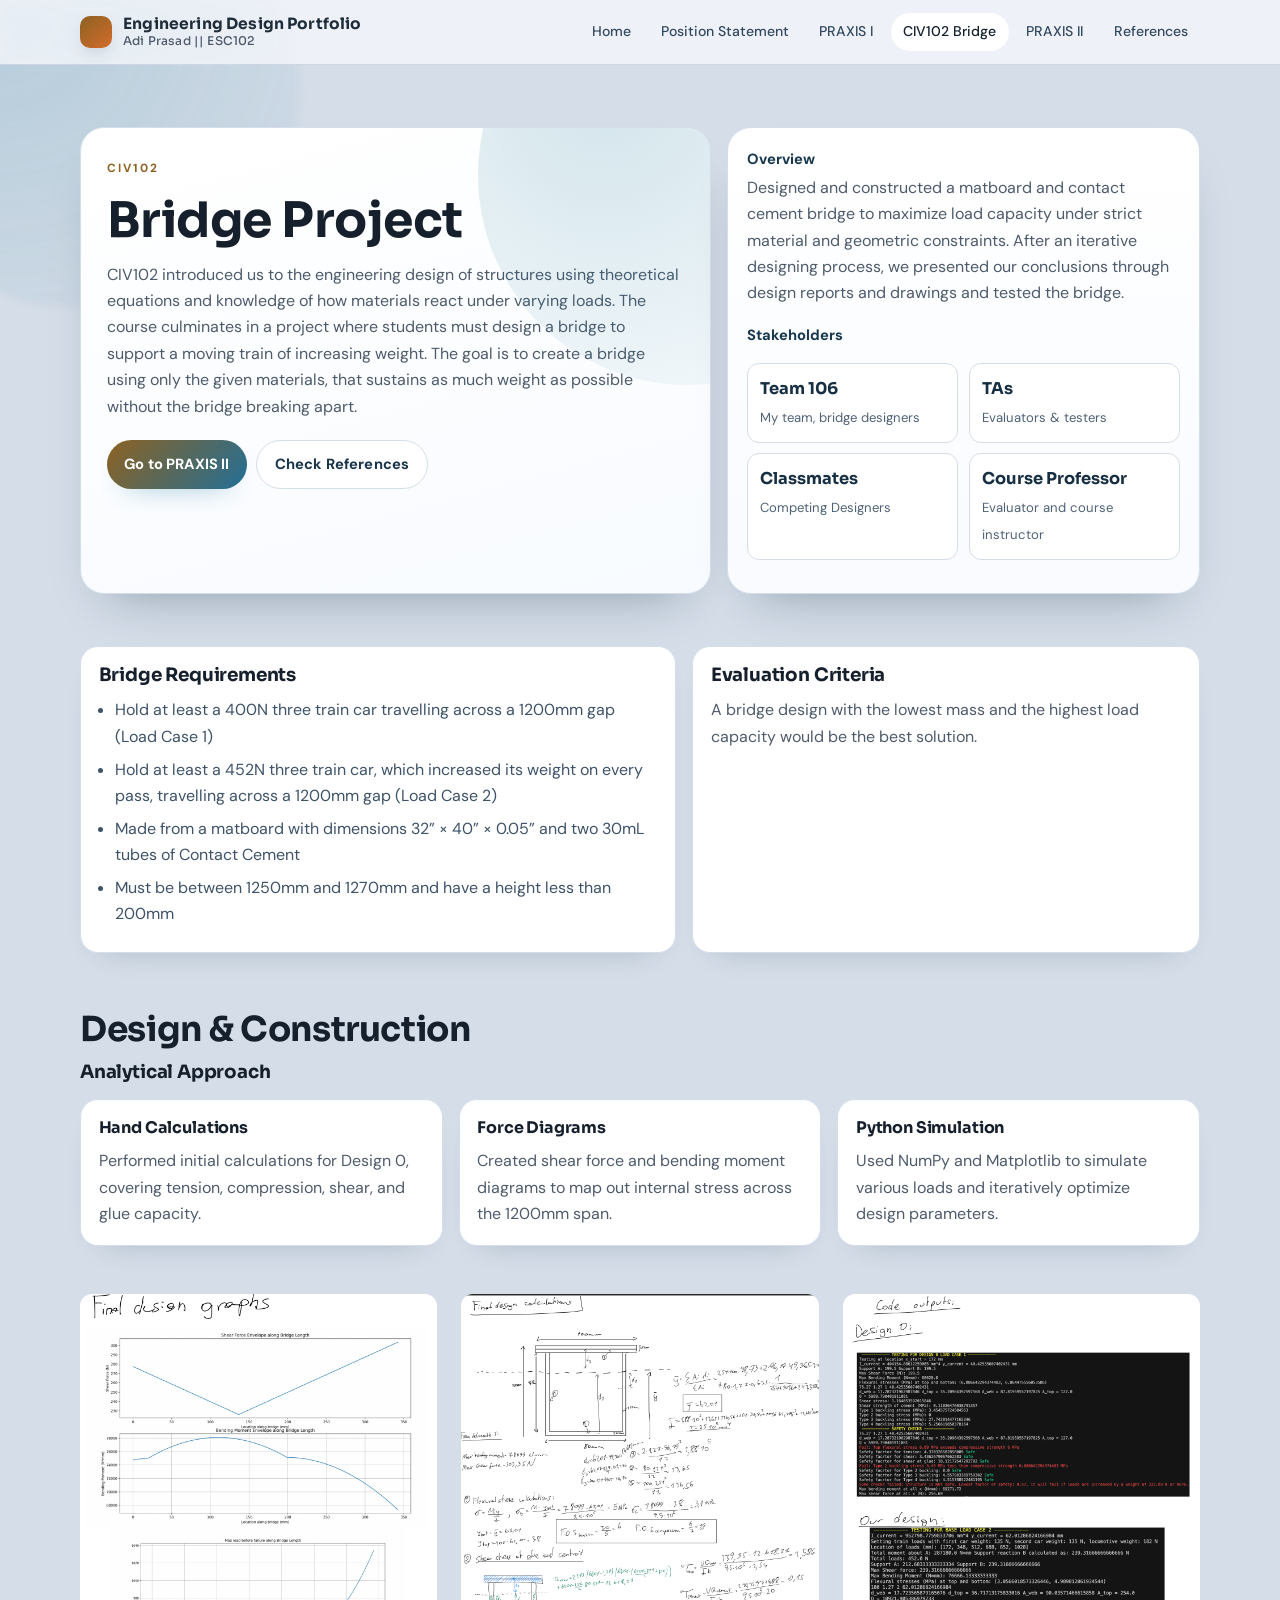
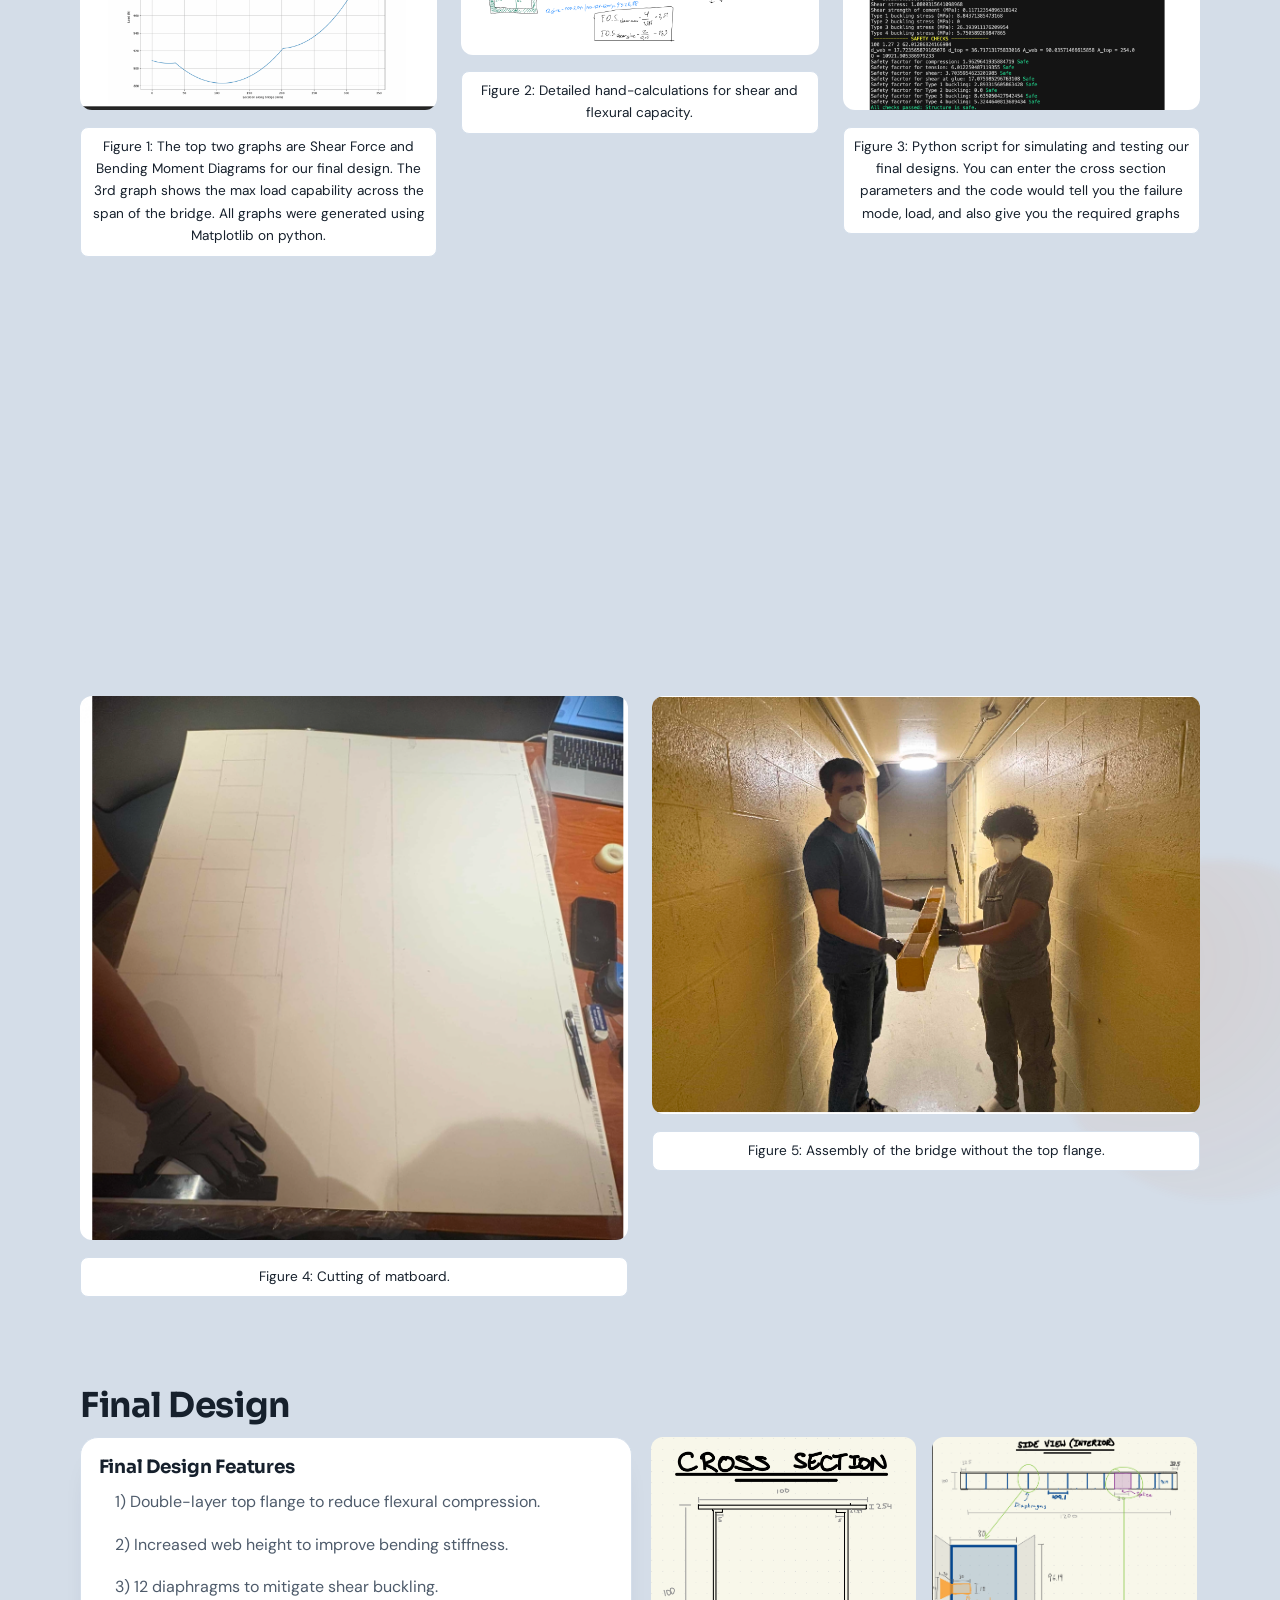
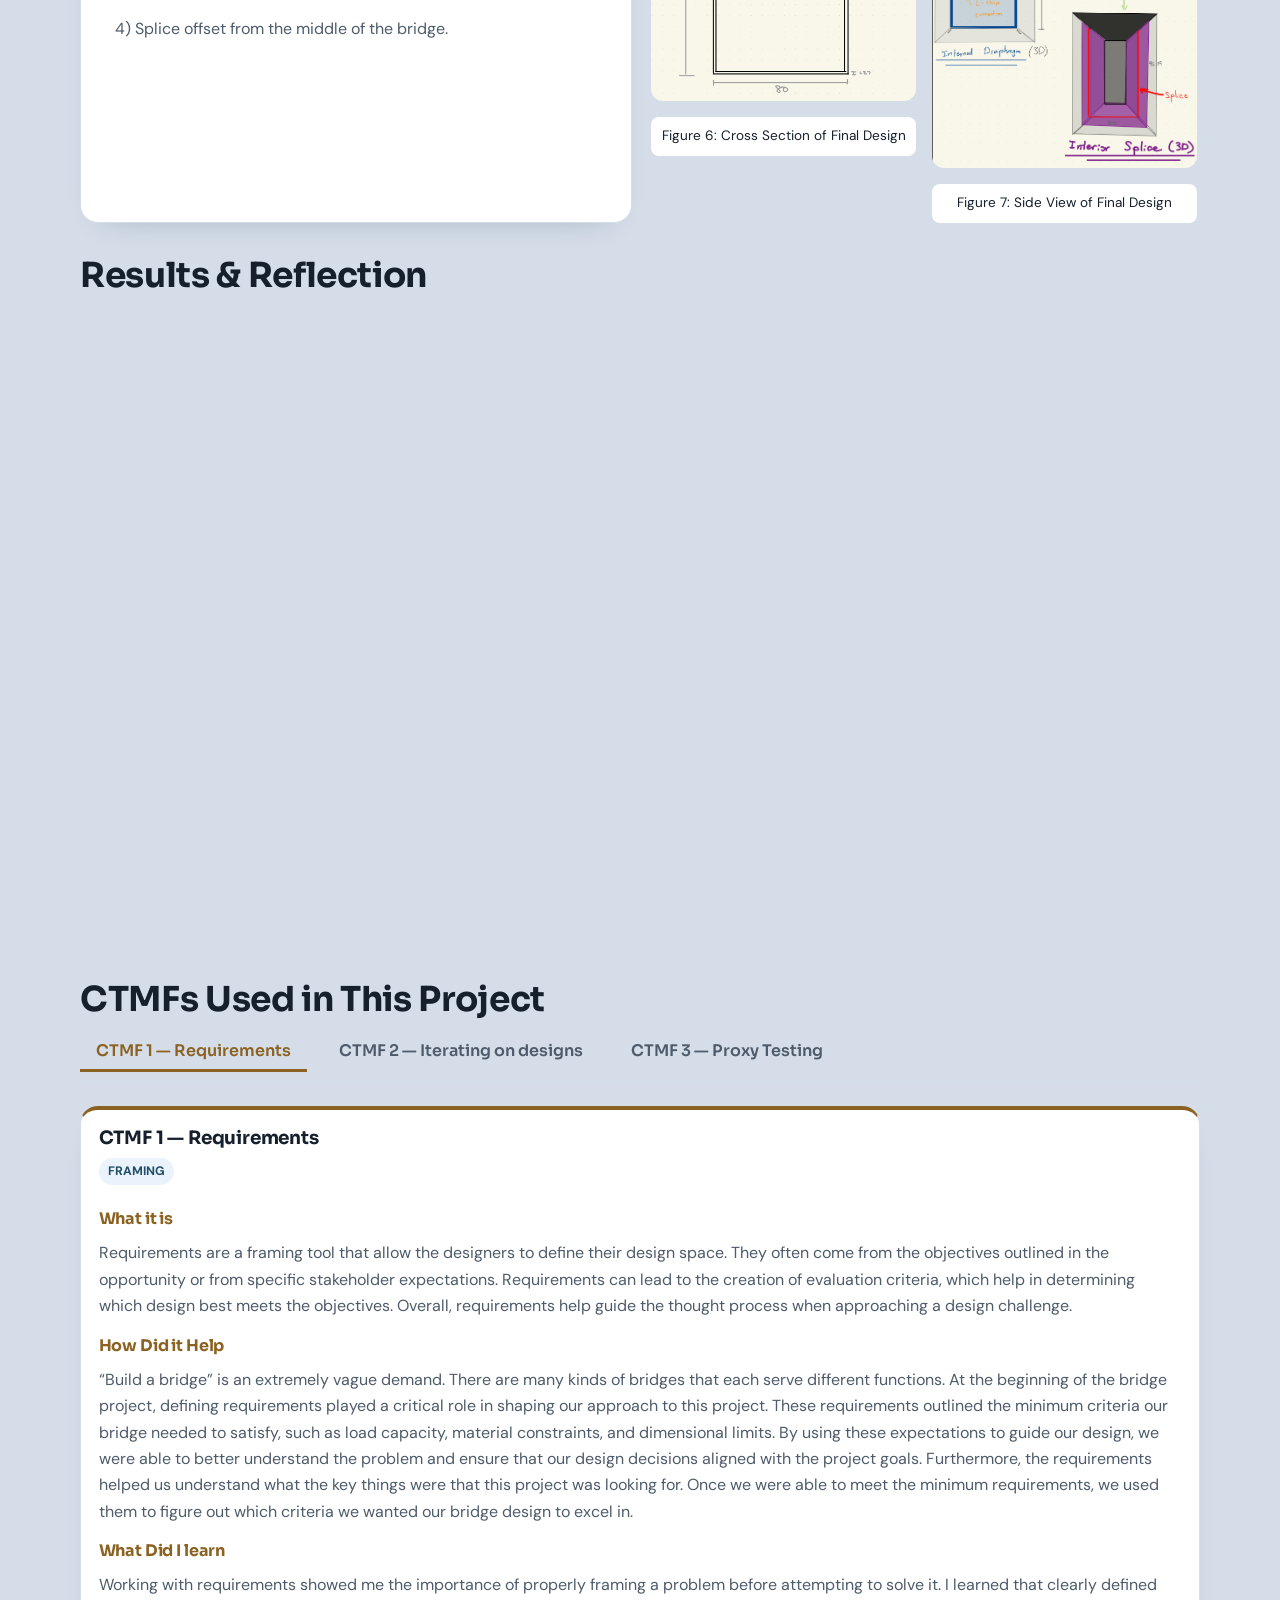
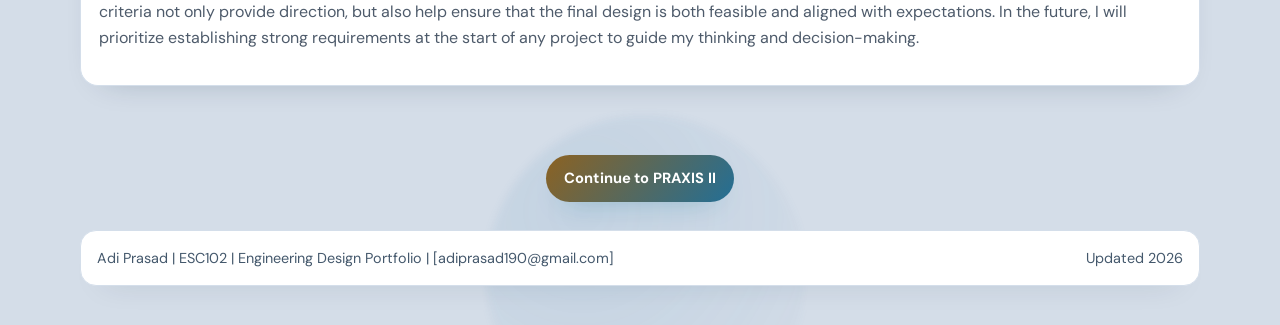
==== civ102-bridge-project.html @ 8f81f6d3 "first commit" ====
<!doctype html>
<html lang="en">
<head>
  <meta charset="UTF-8">
  <meta name="viewport" content="width=device-width, initial-scale=1.0">
  <title>CIV102 Bridge Project | EngSci Portfolio</title>
  <script>document.documentElement.classList.add("js");</script>
  <link rel="preconnect" href="https://fonts.googleapis.com">
  <link rel="preconnect" href="https://fonts.gstatic.com" crossorigin>
  <link href="https://fonts.googleapis.com/css2?family=DM+Sans:wght@400;500;700&family=Sora:wght@400;600;700&display=swap" rel="stylesheet">
  <link rel="stylesheet" href="styles.css">
</head>
<body class="page-civ102">
  <div class="bg-art" aria-hidden="true">
    <span class="bg-orb orb-a"></span>
    <span class="bg-orb orb-b"></span>
    <span class="bg-orb orb-c"></span>
  </div>

  <header class="site-header">
    <div class="container nav-shell">
      <a class="brand" href="index.html">
        <span class="brand-mark"></span>
        <div style="display: flex; flex-direction: column; line-height: 1.2;">
          <span>Engineering Design Portfolio</span>
          <span style="font-size: 0.75rem; font-weight: 500; color: var(--muted);">Adi Prasad || ESC102</span>
        </div>
      </a>
      <nav class="site-nav" aria-label="Primary">
        <a href="index.html">Home</a>
        <a href="position-statement.html">Position Statement</a>
        <a href="praxis-i-magnet-coaster.html">PRAXIS I</a>
        <a href="civ102-bridge-project.html">CIV102 Bridge</a>
        <a href="praxis-ii-handhold-motor-brush.html">PRAXIS II</a>
        <a href="references.html">References</a>
      </nav>
    </div>
  </header>

  <main>
    <section class="hero">
      <div class="container hero-grid">
        <article class="hero-main reveal">
          <p class="eyebrow">CIV102</p>
          <h1>Bridge Project</h1>
          <p>
            CIV102 introduced us to the engineering design of structures using theoretical equations and knowledge of how materials react under varying loads. The course culminates in a project where students must design a bridge to support a moving train of increasing weight. The goal is to create a bridge using only the given materials, that sustains as much weight as possible without the bridge breaking apart.
          </p>
          <div class="hero-actions">
            <a class="btn btn-primary" href="praxis-ii-handhold-motor-brush.html">Go to PRAXIS II</a>
            <a class="btn btn-secondary" href="references.html">Check References</a>
          </div>
        </article>

        <aside class="hero-panel reveal" data-delay="90">
          <p class="panel-label">Overview</p>
          <p>
            Designed and constructed a matboard and contact cement bridge to maximize load capacity under strict material and geometric constraints. After an iterative designing process, we presented our conclusions through design reports and drawings and tested the bridge.
          </p>
          <p class="panel-label">Stakeholders</p>
          <div class="metric-grid">
            <div class="metric">
              <strong>Team 106</strong>
              <span>My team, bridge designers</span>
            </div>
            <div class="metric">
              <strong>TAs</strong>
              <span>Evaluators & testers</span>
            </div>
            <div class="metric">
              <strong>Classmates</strong>
              <span>Competing Designers</span>
            </div>
            <div class="metric">
              <strong>Course Professor</strong>
              <span>Evaluator and course instructor</span>
            </div>
          </div>
        </aside>
      </div>
    </section>

    <section class="section">
      <div class="container split">
        <article class="card reveal">
        <h3>Bridge Requirements</h3>
          <ul class="clean-list">
            <li>Hold at least a 400N three train car travelling across a 1200mm gap (Load Case 1)</li>
            <li>Hold at least a 452N three train car, which increased its weight on every pass, travelling across a 1200mm gap (Load Case 2)</li>
            <li>Made from a matboard with dimensions 32” × 40” × 0.05” and two 30mL tubes of Contact Cement</li>
            <li>Must be between 1250mm and 1270mm and have a height less than 200mm</li>
          </ul>
        </article>
        <article class="card reveal" data-delay="80">
          <h3>Evaluation Criteria</h3>
          <p>A bridge design with the lowest mass and the highest load capacity would be the best solution.</p>
        </article>
      </div>
    </section>

    <section class="section">
      <div class="container">
        <h2 class="reveal">Design & Construction</h2>
        <h3 class="reveal" style="margin-bottom: 1rem; font-size: 1.15rem; color: var(--text-heading);">Analytical Approach</h3>
        <div class="cards three" style="margin-bottom: 3rem;">
          <article class="card reveal">
            <h4>Hand Calculations</h4>
            <p>Performed initial calculations for Design 0, covering tension, compression, shear, and glue capacity.</p>
          </article>
          <article class="card reveal" data-delay="30">
            <h4>Force Diagrams</h4>
            <p>Created shear force and bending moment diagrams to map out internal stress across the 1200mm span.</p>
          </article>
          <article class="card reveal" data-delay="60">
            <h4>Python Simulation</h4>
            <p>Used NumPy and Matplotlib to simulate various loads and iteratively optimize design parameters.</p>
          </article>
        </div>

        <div class="reveal" style="display: flex; gap: 1.5rem; flex-wrap: wrap; justify-content: center; margin-bottom: 4rem;">
          <figure style="flex: 1 1 300px; margin: 0;">
            <img src="Graphs.png" alt="Simulation Graphs" style="width: 100%; border-radius: 12px; box-shadow: var(--shadow-sm); object-fit: contain;">
            <figcaption style="text-align: center; font-size: 0.85rem; color: var(--text); margin-top: 0.5rem; background: var(--surface); padding: 0.5rem; border-radius: 8px; border: 1px solid var(--line);">Figure 1: The top two graphs are Shear Force and Bending Moment Diagrams for our final design. The 3rd graph shows the max load capability across the span of the bridge. All graphs were generated using Matplotlib on python.</figcaption>
          </figure>
          <figure style="flex: 1 1 300px; margin: 0;">
            <img src="Calculations.png" alt="Hand Calculations" style="width: 100%; border-radius: 12px; box-shadow: var(--shadow-sm); object-fit: contain;">
            <figcaption style="text-align: center; font-size: 0.85rem; color: var(--text); margin-top: 0.5rem; background: var(--surface); padding: 0.5rem; border-radius: 8px; border: 1px solid var(--line);">Figure 2: Detailed hand-calculations for shear and flexural capacity.</figcaption>
          </figure>
          <figure style="flex: 1 1 300px; margin: 0;">
            <img src="Code.png" alt="Python Simulation Code" style="width: 100%; border-radius: 12px; box-shadow: var(--shadow-sm); object-fit: contain;">
            <figcaption style="text-align: center; font-size: 0.85rem; color: var(--text); margin-top: 0.5rem; background: var(--surface); padding: 0.5rem; border-radius: 8px; border: 1px solid var(--line);">Figure 3: Python script for simulating and testing our final designs. You can enter the cross section parameters and the code would tell you the failure mode, load, and also give you the required graphs</figcaption>
          </figure>
        </div>

        <h3 class="reveal" style="margin-bottom: 1.5rem; font-size: 1.15rem; color: var(--text-heading);">Construction Process</h3>
        <div class="timeline reveal" style="margin-bottom: 3rem;">
          <div class="timeline-item">
            <strong>Step 1: Matboard Preparation</strong>
            <p>Cutting of individual matboard pieces to prepare for assembly.</p>
          </div>
          <div class="timeline-item" data-delay="40">
            <strong>Step 2: Reinforcement & Splices</strong>
            <p>Installing diaphragms to mitigate shear buckling and gluing the splice sections with contact cement.</p>
          </div>
          <div class="timeline-item" data-delay="80">
            <strong>Step 3: Final Assembly & Cure</strong>
            <p>Mounting the top flange and allowing the completed bridge to cure for a minimum of 48 hours before testing.</p>
          </div>
        </div>

        <div class="reveal" style="display: flex; gap: 1.5rem; flex-wrap: wrap; justify-content: center; margin-bottom: 2rem;">
          <figure style="flex: 1 1 400px; margin: 0;">
            <img src="CuttingMatboard.png" alt="Cutting matboard pieces" style="width: 100%; border-radius: 12px; box-shadow: var(--shadow-sm); object-fit: cover;">
            <figcaption style="text-align: center; font-size: 0.85rem; color: var(--text); margin-top: 0.5rem; background: var(--surface); padding: 0.5rem; border-radius: 8px; border: 1px solid var(--line);">Figure 4: Cutting of matboard.</figcaption>
          </figure>
          <figure style="flex: 1 1 400px; margin: 0;">
            <img src="Construction.png" alt="Bridge assembly phase" style="width: 100%; border-radius: 12px; box-shadow: var(--shadow-sm); object-fit: cover;">
            <figcaption style="text-align: center; font-size: 0.85rem; color: var(--text); margin-top: 0.5rem; background: var(--surface); padding: 0.5rem; border-radius: 8px; border: 1px solid var(--line);">Figure 5: Assembly of the bridge without the top flange.</figcaption>
          </figure>
        </div>
      </div>
    </section>

    <section class="section">
      <div class="container">
        <h2 class="reveal">Final Design</h2>
        <div class="cards two">
          <article class="card reveal">
            <h3>Final Design Features</h3>
            <ul class="clean-list">
              <p>1) Double-layer top flange to reduce flexural compression.</p>
              <p>2) Increased web height to improve bending stiffness.</p>
              <p>3) 12 diaphragms to mitigate shear buckling.</p>
              <p>4) Splice offset from the middle of the bridge.</p>
            </ul>
          </article>
          <article class="card reveal" data-delay="40" style="display: flex; gap: 1rem; flex-direction: row; justify-content: center; align-items: flex-start; outline: none; border: none; background: transparent; padding: 0; box-shadow: none;">
            <figure style="width: 48%; margin: 0;">
              <img src="cross-section.png" alt="Cross Section of Final Design" style="width: 100%; border-radius: 12px; object-fit: contain; box-shadow: var(--shadow-sm);">
              <figcaption style="text-align: center; font-size: 0.85rem; color: var(--text); margin-top: 0.5rem; background: var(--surface); padding: 0.5rem; border-radius: 8px; border: 1px solid var(--surface-border);">Figure 6: Cross Section of Final Design</figcaption>
            </figure>
            <figure style="width: 48%; margin: 0;">
              <img src="side-view.png" alt="Side View of Final Design" style="width: 100%; border-radius: 12px; object-fit: contain; box-shadow: var(--shadow-sm);">
              <figcaption style="text-align: center; font-size: 0.85rem; color: var(--text); margin-top: 0.5rem; background: var(--surface); padding: 0.5rem; border-radius: 8px; border: 1px solid var(--surface-border);">Figure 7: Side View of Final Design</figcaption>
            </figure>
          </article>
        </div>

        <h2 class="reveal" style="margin-top: 2rem;">Results & Reflection</h2>
        <div class="cards" style="margin-top: 1rem;">
          <article class="card reveal">
            <h3>Results</h3>
            <p><strong>Predicted failure load:</strong> ~870 N<br/>
            <strong>Dominant predicted failure mode:</strong> flexural compression<br/>
            <strong>Actual outcome:</strong> premature failure at 0 N due to poor splice construction.</p>
            <p>Due to an oversight while making our splice construction, our bridge failed on the first load case of an empty train. Despite using all our knowledge to create a strong design, we failed to build the right splice connection, compromising our other efforts. </p> 
          </article>
          <article class="card reveal" data-delay="40">
            <h3>Reflection</h3>
            <p>My most notable contributions in the design part of this project were doing hand calculations for design 0, produced engineering drawings showing critical features of the bridge, contributing to the iteration strategy. I also played a major role in bridge construction and assembly, allowing me to participate in both design and engineering. Finally, I helped compile requirements and design choices in a concise but informative design report, summarizing and justifying our efforts</p>
            <p>In this case, theoretical performance did not equate to real-world success, as our idealized models did not fully capture the vulnerabilities of our physical designs. In this project, the actual outcome was heavily influenced by construction quality—particularly the design and reliability of connections. My team had not put as much thought and effort into designing the splice, as to designing the rest of the bridge. It was a misunderstanding on our part of what the weakest points of our bridge were and where we should have focused our efforts. However, through lived experiences like this, I was able to learn about what should be prioritized in engineering design. This experiential knowledge only comes through doing real-word design projects but makes a large impact in the grand scheme of engineering design, which is why I chose to add it as my fourth pillar. </p>
          </article>
        </div>
      </div>
    </section>

    <section class="section">
      <div class="container tabs-container">
        <h2 class="reveal">CTMFs Used in This Project</h2>
        <div class="tabs-header reveal" data-delay="60">
          <button class="tab-btn active" data-target="#ctmf-1">CTMF 1 — Requirements</button>
          <button class="tab-btn" data-target="#ctmf-2">CTMF 2 — Iterating on designs</button>
          <button class="tab-btn" data-target="#ctmf-3">CTMF 3 — Proxy Testing</button>
        </div>
        
        <div class="tab-pane active" id="ctmf-1">
          <article class="card reveal" style="border-top: 4px solid var(--hero-accent, var(--brand));">
            <h3 style="margin-bottom: 0.5rem;">CTMF 1 — Requirements</h3>
            <span class="tag" style="margin-bottom: 1.5rem; display: inline-block;">FRAMING</span>
            
            <h4 style="color: var(--hero-accent, var(--brand)); margin-bottom: 0.75rem;">What it is</h4>
            <p style="margin-bottom: 1rem;">
            Requirements are a framing tool that allow the designers to define their design space. They often come from the objectives outlined in the opportunity or from specific stakeholder expectations. Requirements can lead to the creation of evaluation criteria, which help in determining which design best meets the objectives. Overall, requirements help guide the thought process when approaching a design challenge. 
            </p>
            <h4 style="color: var(--hero-accent, var(--brand)); margin-bottom: 0.75rem;">How Did it Help</h4>
            <p style="margin-bottom: 1rem;">
            “Build a bridge” is an extremely vague demand. There are many kinds of bridges that each serve different functions. At the beginning of the bridge project, defining requirements played a critical role in shaping our approach to this project. These requirements outlined the minimum criteria our bridge needed to satisfy, such as load capacity, material constraints, and dimensional limits. By using these expectations to guide our design, we were able to better understand the problem and ensure that our design decisions aligned with the project goals. Furthermore, the requirements helped us understand what the key things were that this project was looking for. Once we were able to meet the minimum requirements, we used them to figure out which criteria we wanted our bridge design to excel in.   
            </p>
            <h4 style="color: var(--hero-accent, var(--brand)); margin-bottom: 0.75rem;">What Did I learn</h4>
            <p style="margin-bottom: 1rem;">
            Working with requirements showed me the importance of properly framing a problem before attempting to solve it. I learned that clearly defined criteria not only provide direction, but also help ensure that the final design is both feasible and aligned with expectations. In the future, I will prioritize establishing strong requirements at the start of any project to guide my thinking and decision-making.
            </p>
          </article>
        </div>
        
        <div class="tab-pane" id="ctmf-2">
          <article class="card" style="border-top: 4px solid var(--hero-accent, var(--brand));">
            <h3 style="margin-bottom: 0.5rem;">CTMF 2 — Iterating on designs</h3>
            <span class="tag" style="margin-bottom: 1.5rem; display: inline-block;">DIVERGING</span>
            
            <h4 style="color: var(--hero-accent, var(--brand)); margin-bottom: 0.75rem;">What it is</h4>
            <p style="margin-bottom: 1rem;">
             When it came to developing our solution, we used iterating on designs as a diverging tool. Iterating involves repeatedly modifying and refining a design to explore multiple possible solutions. Iteration works by cycling through repeated versions of a design, where each version introduces changes based on feedback, testing, or new ideas. Iterating on designs helps expand the design space by introducing new ideas.</p>
            <div style="display: flex; gap: 2.5rem; align-items: flex-start; flex-wrap: wrap;">
              <div style="flex: 1; min-width: 300px;">
                <h4 style="color: var(--hero-accent, var(--brand)); margin-bottom: 0.75rem;">How Did it Help</h4>
                <p style="margin-bottom: 1.5rem;">
                  Iterating on designs allowed us to continuously improve our cross-section design to perform better against the evaluation criteria. Each prototype gave us an additional option to choose from and test and also helped us better understand what influenced the strength of our bridge design. After doing calculations for each iteration, we were able to use the results we got to guide improvements. For example, recognizing that increasing the glue tab width would increase the strength of our design was an iteration that made it to our final design. Over time, this helped us identify crucial design features that formed the fundamental parts of our final bridge design.
                </p>
                <h4 style="color: var(--hero-accent, var(--brand)); margin-bottom: 0.75rem;">What Did I learn</h4>
                <p style="margin-bottom: 1rem;">
                  Using iteration taught me that strong designs rarely emerge fully formed—they develop over time through repeated refinement. I learned that progress often comes from exploring multiple versions rather than perfecting a single idea early. Moving forward, I will use iteration more deliberately to ensure I explore a wider range of possibilities before converging on a final design.
                </p>
              </div>
              <div style="flex: 0 0 320px; display: flex; flex-direction: column; gap: 1.5rem; min-width: 300px; margin-top: 1rem;">
                <figure style="margin: 0;">
                  <img src="Iteration 1.png" alt="Bridge design iteration 1" style="width: 100%; border-radius: 12px; box-shadow: var(--shadow-sm);">
                  <figcaption style="text-align: center; font-size: 0.8rem; color: var(--muted); margin-top: 0.5rem;">Figure 8: Design Iteration 1 — Doubling top flange thickness.</figcaption>
                </figure>
                <figure style="margin: 0;">
                  <img src="Iteration 3.png" alt="Bridge design iteration 3" style="width: 100%; border-radius: 12px; box-shadow: var(--shadow-sm);"> 
                  <figcaption style="text-align: center; font-size: 0.8rem; color: var(--muted); margin-top: 0.5rem;">Figure 9: Design Iteration 3 — Increasing glue tab width.</figcaption>
                </figure>
              </div>
            </div>
          </article>
        </div>
        
        <div class="tab-pane" id="ctmf-3">
          <article class="card" style="border-top: 4px solid var(--hero-accent, var(--brand));">
            <h3 style="margin-bottom: 0.5rem;">CTMF 3 — Proxy Testing</h3>
            <span class="tag" style="margin-bottom: 1.5rem; display: inline-block;">REPRESENTING</span>
            
            <div style="display: flex; gap: 2rem; align-items: flex-start; flex-wrap: wrap; margin-bottom: 2rem; margin-top: 1rem;">
              <figure style="flex: 0 0 380px; margin: 0; min-width: 300px;">
                <img src="Code.png" alt="Python Proxy Testing Code" style="width: 100%; border-radius: 12px; box-shadow: var(--shadow-sm);">
                <figcaption style="text-align: center; font-size: 0.8rem; color: var(--muted); margin-top: 0.5rem;">Figure 10: Python script developed for proxy testing of bridge iterations.</figcaption>
              </figure>
              <div style="flex: 1; min-width: 300px;">
                <h4 style="color: var(--hero-accent, var(--brand)); margin-bottom: 0.75rem;">What it is</h4>
                <p style="margin-bottom: 1rem;">
                 We used proxy testing as a representing tool to test our design and learn how it would react under the predicted load cases. Proxy testing works by using indirect representations such as simulations, calculations, or code to approximate how a system would behave in real life when physical prototyping is not possible. It is extremely useful as it allows the designers to represent and demonstrate the intended function of the design when it is not feasible to create a fully working prototype.
                </p>
                <h4 style="color: var(--hero-accent, var(--brand)); margin-bottom: 0.75rem;">How Did it Help</h4>
                <p style="margin-bottom: 1rem;">
                  Proxy testing allowed us to evaluate performance despite constraints in time, materials, and fabrication. By using code-based simulations, we were able to test bridge behaviour, make iterations to our design, and compare results without building a physical bridge prototype. This made it easier to explore multiple scenarios quickly and identify important features during the design process. Furthermore, with code there was no concern about building multiple prototypes. Performing proxy testing with code allowed extensive repetition and testing.  
                </p>
              </div>
            </div>
            <h4 style="color: var(--hero-accent, var(--brand)); margin-bottom: 0.75rem;">What Did I learn</h4>
            <p style="margin-bottom: 1rem;">
              Using proxy testing showed me how using the right representing tools for a design can be just as valuable as physical testing in engineering design. I learned that simulations and code can effectively model system behaviour and support decision-making when real-world testing is limited. Moving forward, I will use proxy testing earlier in the design process to validate ideas before committing to fabrication. Moreover, proxy testing can help build an argument when trying to recommend a design because it proves that certain features work in practical applications.
          </article>
        </div>
      </div>
    </section>

  <div class="reveal" style="display: flex; justify-content: center; margin-top: 2rem;">
    <a href="praxis-ii-handhold-motor-brush.html" class="btn btn-primary">Continue to PRAXIS II</a>
  </div>

  <footer class="site-footer">
    <div class="container">
      <div class="footer-panel">
        <p>Adi Prasad | ESC102  | Engineering Design Portfolio | [adiprasad190@gmail.com] </p>
        <p>Updated <span data-year></span></p>
      </div>
    </div>
  </footer>

  <script src="script.js"></script>
</body>
</html>
---- styles.css ----
:root {
  color-scheme: light;
  --bg: #d4dde8;
  --surface: #ffffff;
  --surface-soft: #f7fbff;
  --text: #16202c;
  --muted: #4e5b6b;
  --line: #d4deea;
  --brand: #0d6f8e;
  --brand-2: #d46b2b;
  --radius-lg: 24px;
  --radius-md: 16px;
  --radius-sm: 10px;
  --shadow-lg: 0 26px 50px -30px rgba(15, 38, 62, 0.4);
  --shadow-md: 0 14px 32px -24px rgba(15, 38, 62, 0.33);
  --max-width: 1120px;
  --hero-accent: var(--brand);
}

*,
*::before,
*::after {
  box-sizing: border-box;
}

html,
body {
  margin: 0;
  padding: 0;
}

body {
  font-family: "DM Sans", "Noto Sans", sans-serif;
  background: var(--bg);
  color: var(--text);
  line-height: 1.65;
  min-height: 100vh;
  animation: page-in 0.75s ease both;
}

@keyframes page-in {
  from {
    opacity: 0;
    transform: translateY(8px);
  }

  to {
    opacity: 1;
    transform: translateY(0);
  }
}

h1,
h2,
h3,
h4 {
  margin: 0 0 0.7rem;
  font-family: "Sora", "DM Sans", sans-serif;
  line-height: 1.2;
  letter-spacing: -0.01em;
}

h1 {
  font-size: clamp(1.95rem, 4vw, 3.05rem);
}

h2 {
  font-size: clamp(1.5rem, 3vw, 2.15rem);
}

h3 {
  font-size: 1.15rem;
}

p {
  margin: 0 0 1rem;
  color: var(--muted);
}

a {
  color: inherit;
  text-decoration: none;
}

/* Text Links */
.section p a,
.card p a,
.reference-list a,
.statement-quote a {
  color: #0056b3;
  text-decoration: underline;
  transition: color 0.2s ease;
}

.section p a:hover,
.card p a:hover,
.reference-list a:hover,
.statement-quote a:hover {
  color: #003d80;
}

.container {
  width: min(var(--max-width), calc(100% - 2.2rem));
  margin-inline: auto;
}

.bg-art {
  position: fixed;
  inset: 0;
  z-index: -1;
  pointer-events: none;
  overflow: hidden;
}

.bg-orb {
  position: absolute;
  border-radius: 999px;
  opacity: 0.55;
  filter: blur(4px);
}

.orb-a {
  width: 430px;
  height: 430px;
  top: -120px;
  left: -130px;
  background: radial-gradient(circle at 30% 30%, rgba(13, 111, 142, 0.27), rgba(13, 111, 142, 0));
  animation: drift-one 16s ease-in-out infinite;
}

.orb-b {
  width: 340px;
  height: 340px;
  top: 48%;
  right: -110px;
  background: radial-gradient(circle at 30% 30%, rgba(212, 107, 43, 0.21), rgba(212, 107, 43, 0));
  animation: drift-two 18s ease-in-out infinite;
}

.orb-c {
  width: 320px;
  height: 320px;
  bottom: -110px;
  left: 38%;
  background: radial-gradient(circle at 30% 30%, rgba(64, 129, 178, 0.2), rgba(64, 129, 178, 0));
  animation: drift-three 15s ease-in-out infinite;
}

@keyframes drift-one {
  0%,
  100% {
    transform: translate3d(0, 0, 0);
  }

  50% {
    transform: translate3d(0, -16px, 0);
  }
}

@keyframes drift-two {
  0%,
  100% {
    transform: translate3d(0, 0, 0);
  }

  50% {
    transform: translate3d(-12px, -14px, 0);
  }
}

@keyframes drift-three {
  0%,
  100% {
    transform: translate3d(0, 0, 0);
  }

  50% {
    transform: translate3d(10px, -18px, 0);
  }
}

.site-header {
  position: sticky;
  top: 0;
  z-index: 30;
  border-bottom: 1px solid rgba(146, 162, 184, 0.33);
  background: rgba(243, 246, 251, 0.84);
  backdrop-filter: blur(9px);
}

.nav-shell {
  display: flex;
  align-items: center;
  justify-content: space-between;
  gap: 1rem;
  padding: 0.82rem 0;
}

.brand {
  display: inline-flex;
  align-items: center;
  gap: 0.7rem;
  font-family: "Sora", "DM Sans", sans-serif;
  font-weight: 700;
  font-size: 0.97rem;
  color: #1f2d3a;
  letter-spacing: 0.01em;
}

.brand-mark {
  width: 2rem;
  height: 2rem;
  display: grid;
  place-items: center;
  border-radius: 10px;
  color: #ffffff;
  font-size: 0.82rem;
  background: linear-gradient(140deg, var(--hero-accent), var(--brand-2));
  box-shadow: 0 8px 20px -10px rgba(15, 38, 62, 0.55);
}

.site-nav {
  display: flex;
  flex-wrap: wrap;
  justify-content: flex-end;
  gap: 0.35rem;
}

.site-nav a {
  padding: 0.45rem 0.77rem;
  border-radius: 999px;
  color: #32485f;
  font-size: 0.88rem;
  font-weight: 500;
  transition: background-color 0.2s ease, color 0.2s ease, transform 0.2s ease, box-shadow 0.2s ease;
}

.site-nav a:hover {
  transform: translateY(-1px);
  background: rgba(13, 111, 142, 0.12);
  color: #17374e;
}

.site-nav a.active {
  color: #12202d;
  background: var(--surface);
  box-shadow: var(--shadow-md);
}

.hero {
  padding: 3.9rem 0 2rem;
}

.hero-grid {
  display: grid;
  grid-template-columns: 1.2fr 0.9fr;
  gap: 1rem;
}

.hero-main,
.hero-panel {
  border: 1px solid var(--line);
  border-radius: var(--radius-lg);
  box-shadow: var(--shadow-lg);
}

.hero-main {
  position: relative;
  overflow: hidden;
  padding: clamp(1.25rem, 2vw, 2rem);
  background: linear-gradient(165deg, #ffffff, #f8fbff);
}

.hero-main::after {
  content: "";
  position: absolute;
  right: -30%;
  top: -35%;
  width: 420px;
  height: 420px;
  border-radius: 999px;
  background: radial-gradient(circle at 30% 30%, rgba(13, 111, 142, 0.18), rgba(13, 111, 142, 0));
  pointer-events: none;
}

.eyebrow {
  display: inline-flex;
  margin-bottom: 0.85rem;
  font-size: 0.74rem;
  letter-spacing: 0.18em;
  text-transform: uppercase;
  font-weight: 700;
  color: var(--hero-accent);
}

.hero-actions {
  display: flex;
  flex-wrap: wrap;
  gap: 0.58rem;
  margin-top: 1.25rem;
}

.btn {
  display: inline-flex;
  align-items: center;
  justify-content: center;
  gap: 0.5rem;
  border-radius: 999px;
  padding: 0.7rem 1.1rem;
  font-size: 0.92rem;
  font-weight: 700;
  letter-spacing: 0.01em;
  transition: transform 0.22s ease, box-shadow 0.22s ease, border-color 0.22s ease, background-color 0.22s ease;
}

.btn:hover {
  transform: translateY(-2px);
}

.btn-primary {
  color: #ffffff;
  background: linear-gradient(130deg, var(--hero-accent), #236f96);
  box-shadow: 0 12px 28px -20px rgba(13, 111, 142, 0.9);
}

.btn-secondary {
  color: #19354a;
  background: var(--surface);
  border: 1px solid var(--line);
}

.btn-secondary:hover {
  border-color: rgba(13, 111, 142, 0.48);
  box-shadow: 0 12px 24px -20px rgba(15, 38, 62, 0.5);
}

.hero-panel {
  padding: 1.2rem 1.2rem 1.1rem;
  background: linear-gradient(180deg, #ffffff, #f9fbff);
}

.panel-label {
  margin-bottom: 0.2rem;
  font-weight: 700;
  font-size: 0.92rem;
  color: #17374e;
}

.metric-grid {
  display: grid;
  grid-template-columns: repeat(2, minmax(0, 1fr));
  gap: 0.65rem;
  margin: 1rem 0;
}

.metric {
  border: 1px solid var(--line);
  border-radius: 12px;
  background: #ffffff;
  padding: 0.72rem 0.75rem;
}

.metric strong {
  display: block;
  margin-bottom: 0.1rem;
  color: #162f42;
  font-family: "Sora", "DM Sans", sans-serif;
  font-size: 1.02rem;
}

.metric span {
  font-size: 0.82rem;
  color: #4f6276;
}

.clean-list {
  margin: 0.5rem 0 0;
  padding-left: 1rem;
  color: #3e5368;
}

.clean-list li {
  margin-bottom: 0.4rem;
}

.section {
  padding: 1.2rem 0 2.3rem;
}

.section-intro {
  max-width: 70ch;
  margin-bottom: 1.2rem;
}

.cards {
  display: grid;
  gap: 1rem;
}

.cards.two {
  grid-template-columns: repeat(2, minmax(0, 1fr));
}

.cards.three {
  grid-template-columns: repeat(3, minmax(0, 1fr));
}

.card {
  border: 1px solid var(--line);
  border-radius: 18px;
  background: var(--surface);
  box-shadow: var(--shadow-md);
  padding: 1.1rem;
  transition: transform 0.3s ease, box-shadow 0.3s ease, border-color 0.3s ease;
}

.card:hover {
  transform: translateY(-5px);
  border-color: rgba(13, 111, 142, 0.33);
  box-shadow: 0 24px 40px -28px rgba(15, 38, 62, 0.6);
}

.card p:last-child {
  margin-bottom: 0;
}

.link-card {
  display: block;
}

.link-card h3 {
  display: inline-flex;
  align-items: center;
  gap: 0.4rem;
}

.link-card h3::after {
  content: "->";
  color: var(--hero-accent);
  font-size: 0.9rem;
  transition: transform 0.2s ease;
}

.link-card:hover h3::after {
  transform: translateX(4px);
}

.tag-row {
  display: flex;
  flex-wrap: wrap;
  gap: 0.4rem;
  margin-top: 0.7rem;
}

.tag {
  display: inline-flex;
  border-radius: 999px;
  padding: 0.22rem 0.58rem;
  font-size: 0.77rem;
  font-weight: 700;
  color: #204d67;
  background: #eaf3fb;
}

.split {
  display: grid;
  grid-template-columns: 1.08fr 0.92fr;
  gap: 1rem;
}

.timeline {
  display: grid;
  gap: 0.75rem;
}

.timeline-item {
  position: relative;
  border: 1px solid var(--line);
  border-radius: 14px;
  background: var(--surface);
  box-shadow: var(--shadow-md);
  padding: 0.9rem 0.95rem 0.9rem 1.05rem;
}

.timeline-item::before {
  content: "";
  position: absolute;
  left: 0;
  top: 0.9rem;
  bottom: 0.9rem;
  width: 4px;
  border-radius: 999px;
  background: linear-gradient(180deg, var(--hero-accent), var(--brand-2));
}

.timeline-item strong {
  display: block;
  margin-bottom: 0.25rem;
  color: #1c3751;
}

.timeline-item p {
  margin: 0;
  font-size: 0.93rem;
}

.table-wrap {
  overflow: auto;
  border-radius: var(--radius-md);
  border: 1px solid var(--line);
  box-shadow: var(--shadow-md);
  background: var(--surface);
}

.data-table {
  border-collapse: collapse;
  width: 100%;
  min-width: 620px;
}

.data-table th,
.data-table td {
  text-align: left;
  padding: 0.72rem 0.85rem;
  border-bottom: 1px solid var(--line);
  font-size: 0.92rem;
  vertical-align: top;
}

.data-table thead th {
  background: #edf4fb;
  color: #28455c;
  font-family: "Sora", "DM Sans", sans-serif;
  font-size: 0.76rem;
  letter-spacing: 0.08em;
  text-transform: uppercase;
}

.data-table tbody tr:last-child td {
  border-bottom: none;
}

.statement-quote {
  border-left: 4px solid var(--hero-accent);
  background: #ffffff;
  border: 1px solid var(--line);
  border-left: 4px solid var(--hero-accent);
  border-radius: 12px;
  padding: 1rem 1.1rem;
  box-shadow: var(--shadow-md);
  margin: 0;
}

.statement-quote p {
  margin: 0;
  color: #2f4558;
  font-size: 1.03rem;
}

.reference-list {
  margin: 0;
  padding-left: 1.25rem;
}

.reference-list li {
  margin-bottom: 0.65rem;
  color: #44596f;
}

.site-footer {
  padding: 1.8rem 0 2.4rem;
}

.footer-panel {
  border: 1px solid var(--line);
  border-radius: var(--radius-md);
  background: var(--surface);
  box-shadow: var(--shadow-md);
  display: flex;
  justify-content: space-between;
  gap: 1rem;
  flex-wrap: wrap;
  padding: 0.95rem 1rem;
}

.footer-panel p {
  margin: 0;
  color: #44586c;
  font-size: 0.9rem;
}

.reveal {
  opacity: 1;
  transform: none;
}

.js .reveal {
  opacity: 0;
  transform: translateY(18px);
  transition: opacity 0.64s ease, transform 0.64s ease;
}

.js .reveal.in-view {
  opacity: 1;
  transform: translateY(0);
}

.page-home {
  --hero-accent: #0d6f8e;
}

.page-position {
  --hero-accent: #1a6786;
}

.page-praxis1 {
  --hero-accent: #1b825f;
}

.page-civ102 {
  --hero-accent: #8c6222;
}

.page-praxis2 {
  --hero-accent: #14756f;
}

.page-references {
  --hero-accent: #4d6f95;
}

/* Tabs Component */
.tabs-header {
  display: flex;
  gap: 1rem;
  border-bottom: 2px solid var(--line);
  margin-bottom: 1.5rem;
  overflow-x: auto;
  padding-bottom: 0.5rem;
}
.tab-btn {
  background: none;
  border: none;
  font-family: 'Sora', sans-serif;
  font-size: 1rem;
  font-weight: 600;
  color: var(--muted);
  cursor: pointer;
  padding: 0.5rem 1rem;
  border-bottom: 3px solid transparent;
  transition: all 0.2s ease;
  white-space: nowrap;
}
.tab-btn:hover {
  color: var(--text-heading);
}
.tab-btn.active {
  color: var(--hero-accent, var(--brand));
  border-bottom-color: var(--hero-accent, var(--brand));
}
.tab-pane {
  display: none;
  animation: fadeIn 0.3s ease;
}
.tab-pane.active {
  display: block;
}
@keyframes fadeIn {
  from { opacity: 0; transform: translateY(5px); }
  to { opacity: 1; transform: translateY(0); }
}

@media (max-width: 1000px) {
  .hero-grid,
  .split {
    grid-template-columns: 1fr;
  }

  .cards.three {
    grid-template-columns: repeat(2, minmax(0, 1fr));
  }
}

@media (max-width: 760px) {
  .site-header {
    position: static;
  }

  .nav-shell {
    align-items: flex-start;
    flex-direction: column;
  }

  .site-nav {
    width: 100%;
    justify-content: flex-start;
  }

  .hero {
    padding-top: 2.2rem;
  }

  .cards.two,
  .cards.three {
    grid-template-columns: 1fr;
  }

  .metric-grid {
    grid-template-columns: 1fr 1fr;
  }
}

@media (max-width: 560px) {
  .container {
    width: min(var(--max-width), calc(100% - 1.25rem));
  }

  .metric-grid {
    grid-template-columns: 1fr;
  }

  .hero-main,
  .hero-panel,
  .card,
  .timeline-item {
    border-radius: 14px;
  }
}

@media (prefers-reduced-motion: reduce) {
  *,
  *::before,
  *::after {
    animation: none !important;
    transition: none !important;
    scroll-behavior: auto !important;
  }

  .js .reveal {
    opacity: 1;
    transform: none;
  }
}
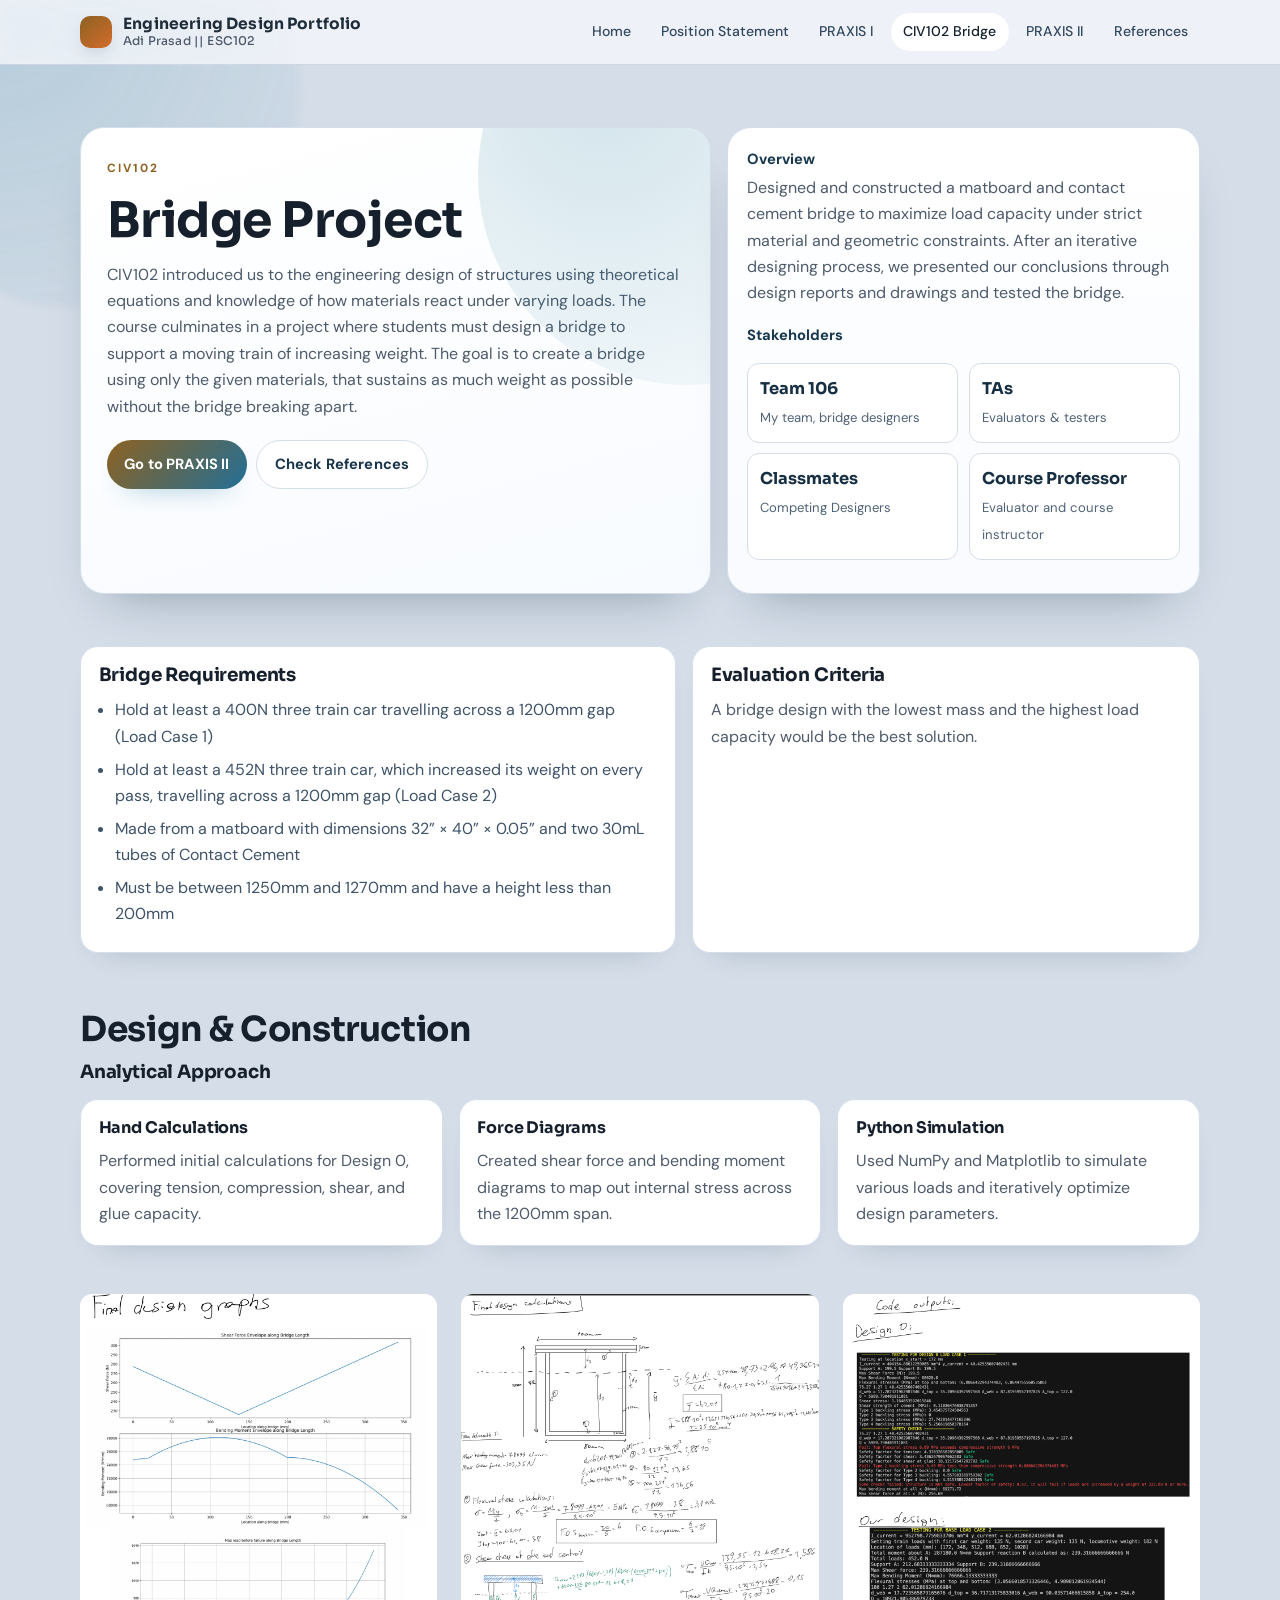
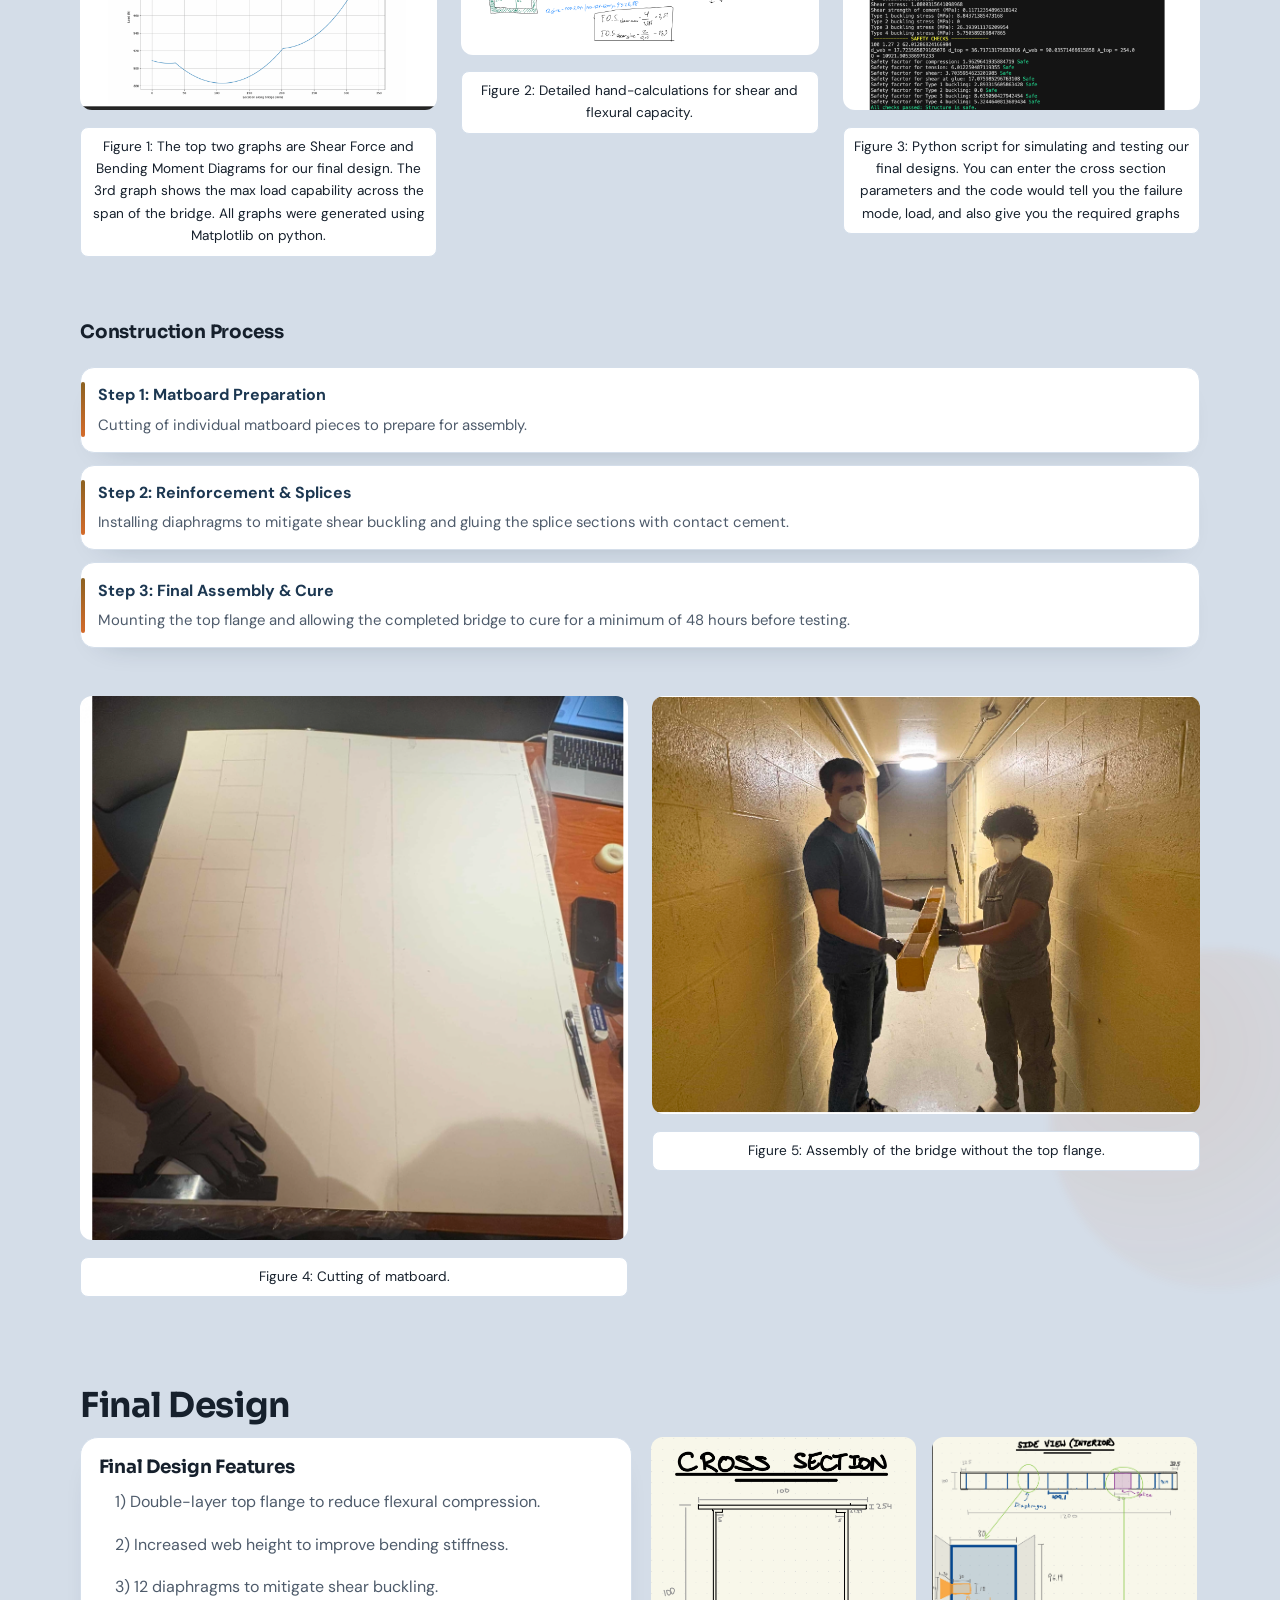
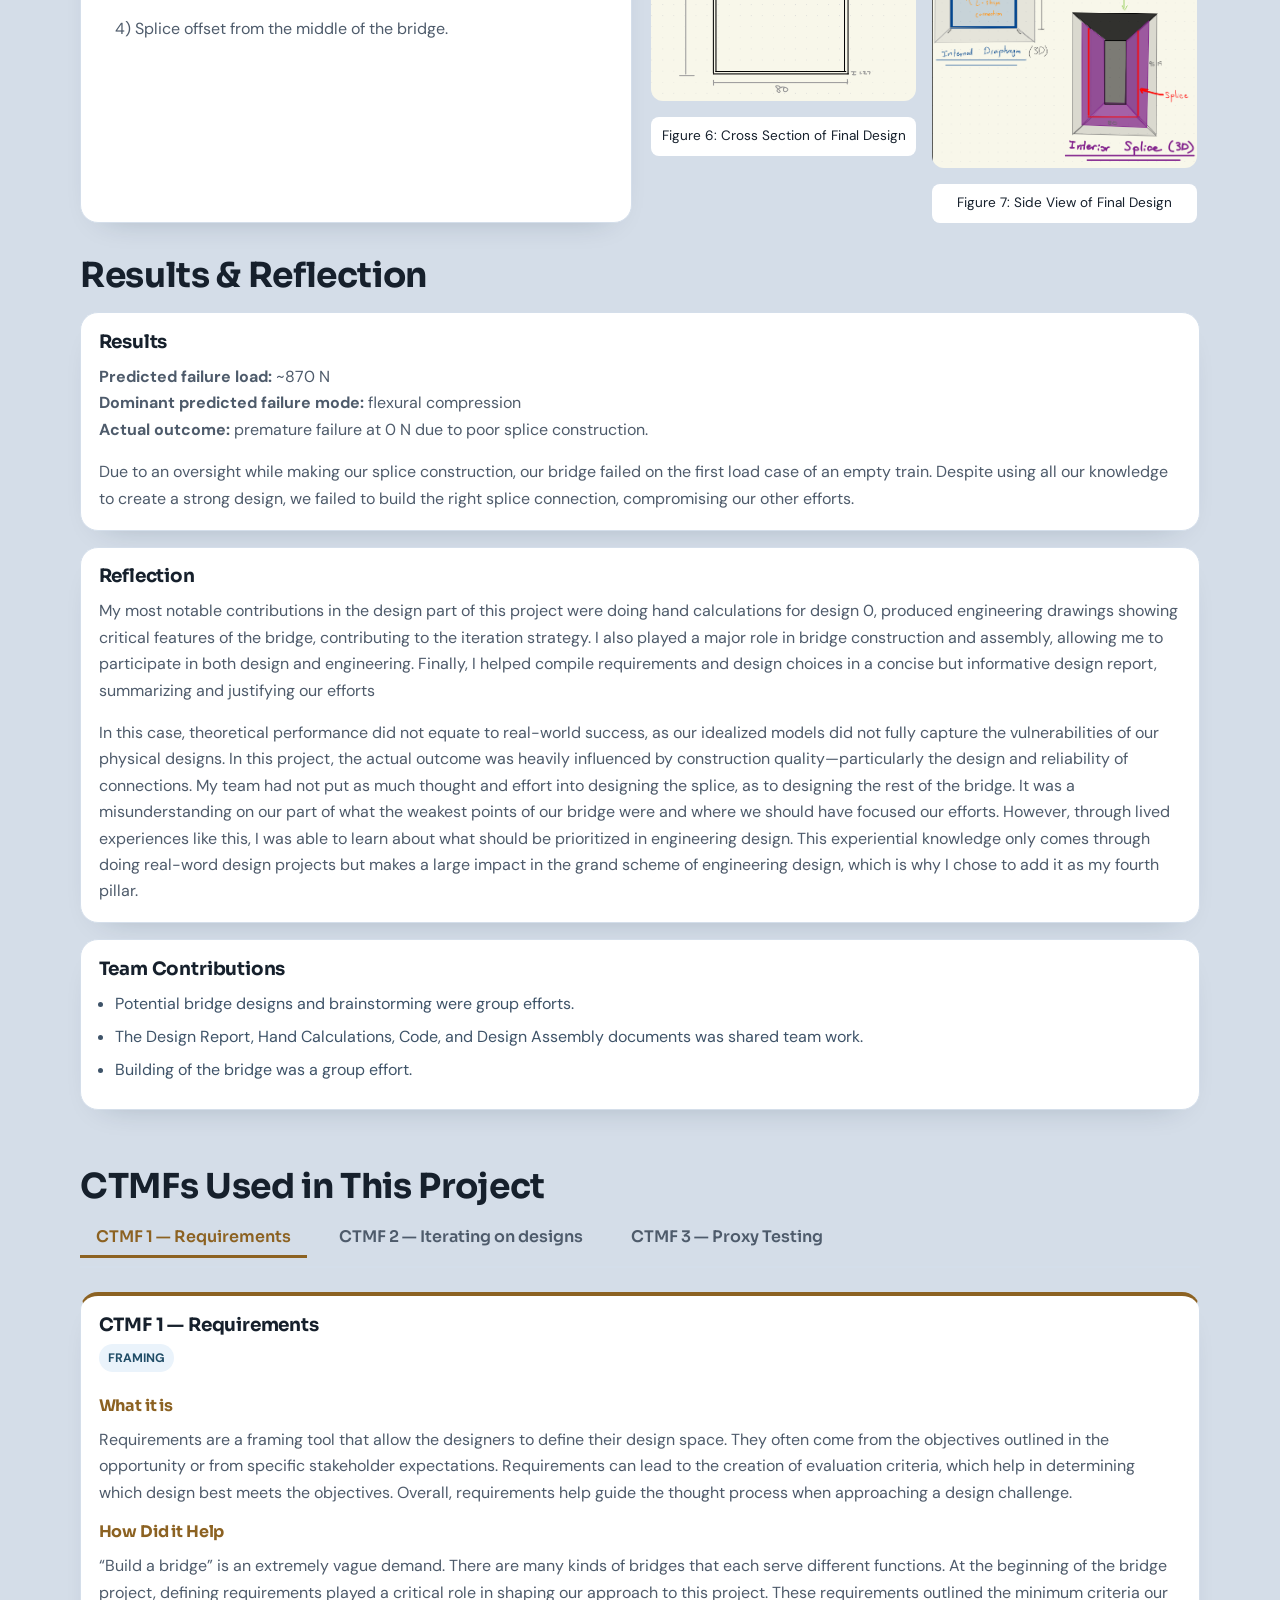
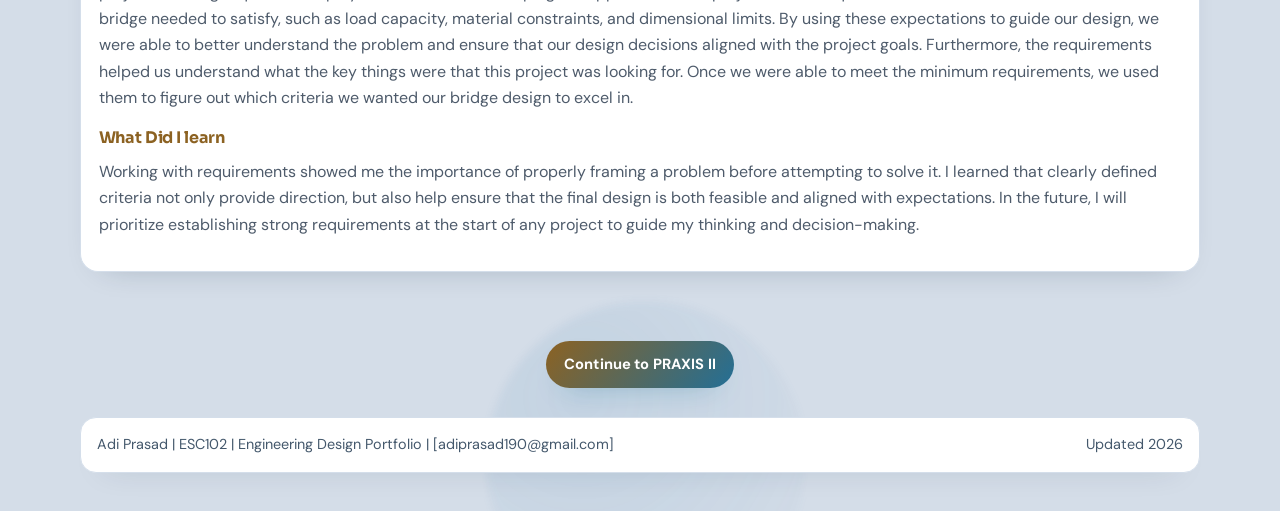
==== commit 49f0aeb0: "Add Team Contributions sections to project pages" ====
--- a/civ102-bridge-project.html
+++ b/civ102-bridge-project.html
@@ -199,6 +199,14 @@
             <h3>Reflection</h3>
             <p>My most notable contributions in the design part of this project were doing hand calculations for design 0, produced engineering drawings showing critical features of the bridge, contributing to the iteration strategy. I also played a major role in bridge construction and assembly, allowing me to participate in both design and engineering. Finally, I helped compile requirements and design choices in a concise but informative design report, summarizing and justifying our efforts</p>
             <p>In this case, theoretical performance did not equate to real-world success, as our idealized models did not fully capture the vulnerabilities of our physical designs. In this project, the actual outcome was heavily influenced by construction quality—particularly the design and reliability of connections. My team had not put as much thought and effort into designing the splice, as to designing the rest of the bridge. It was a misunderstanding on our part of what the weakest points of our bridge were and where we should have focused our efforts. However, through lived experiences like this, I was able to learn about what should be prioritized in engineering design. This experiential knowledge only comes through doing real-word design projects but makes a large impact in the grand scheme of engineering design, which is why I chose to add it as my fourth pillar. </p>
+          </article>
+          <article class="card reveal" data-delay="40">
+            <h3>Team Contributions</h3>
+            <ul class="clean-list" style="margin-bottom: 0.5rem;">
+              <li>Potential bridge designs and brainstorming were group efforts.</li>
+              <li>The Design Report, Hand Calculations, Code, and Design Assembly documents was shared team work.</li>
+              <li>Building of the bridge was a group effort.</li>
+            </ul>
           </article>
         </div>
       </div>
